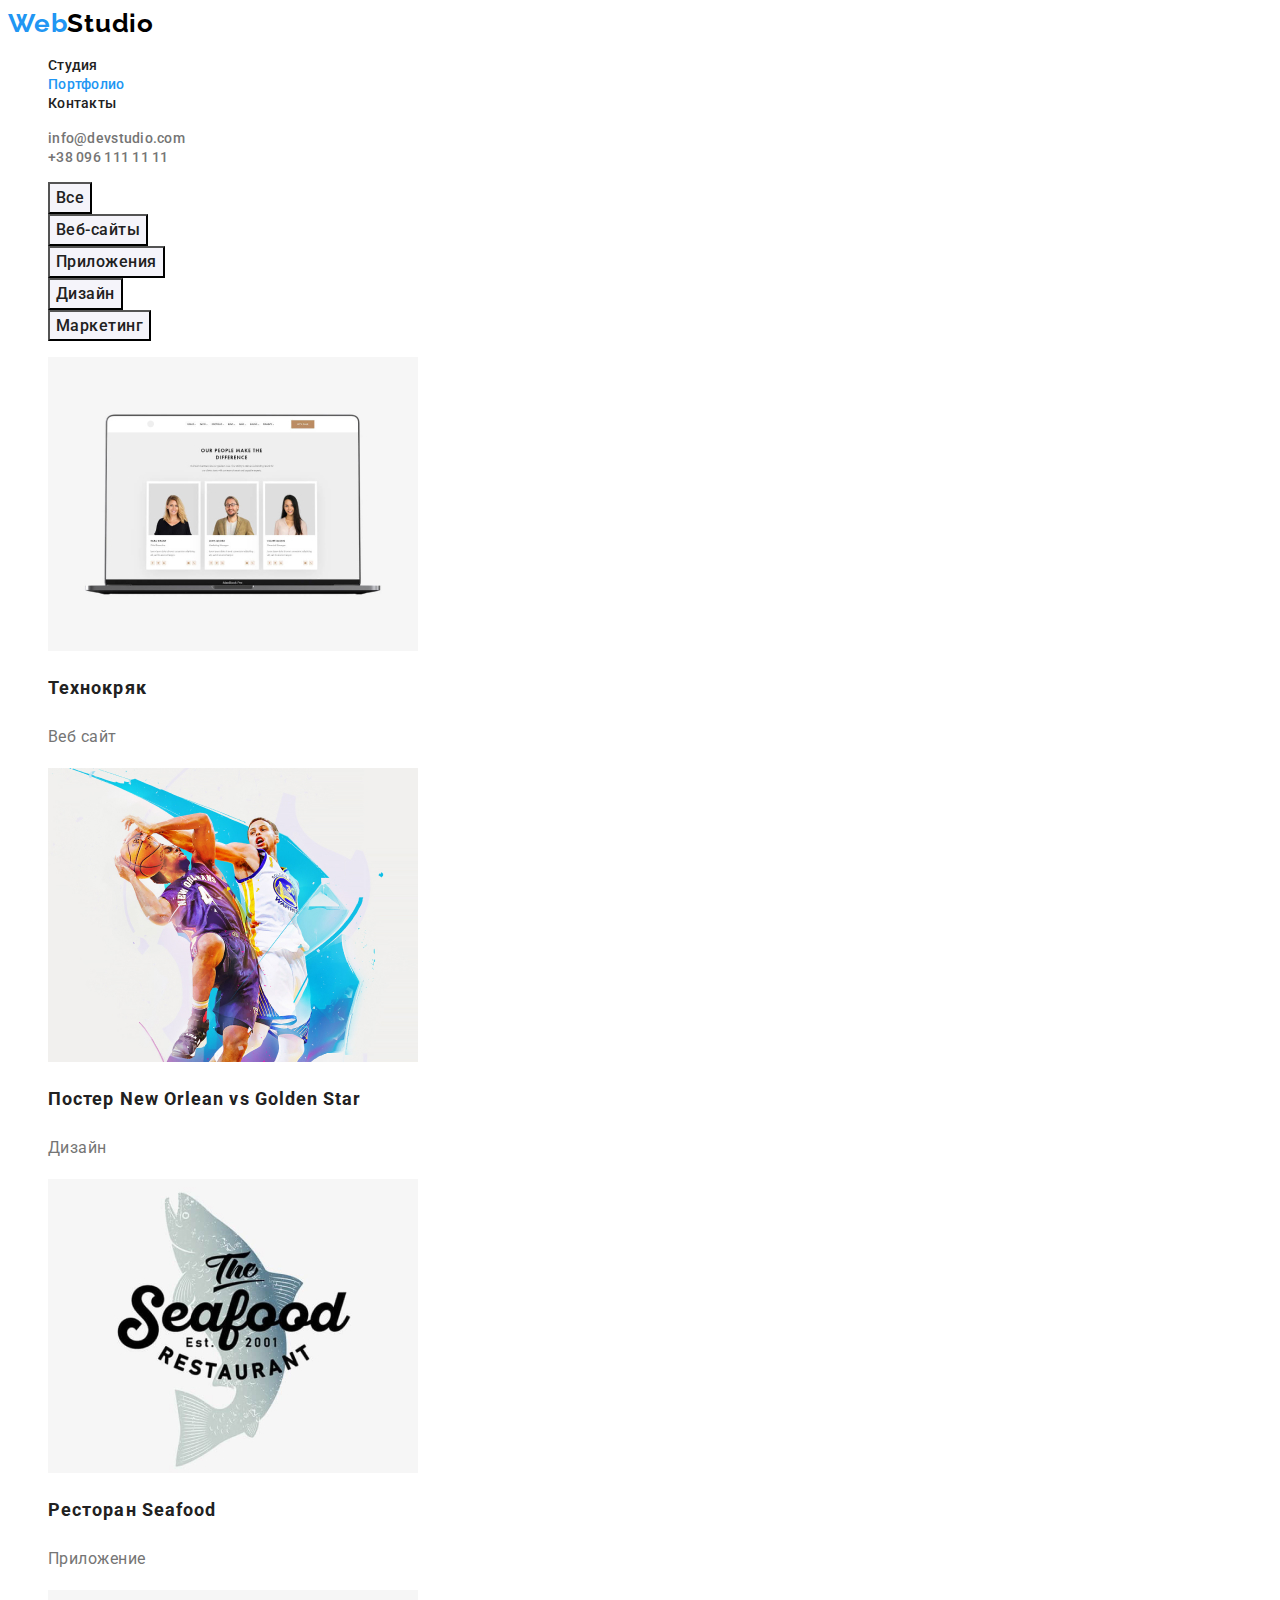
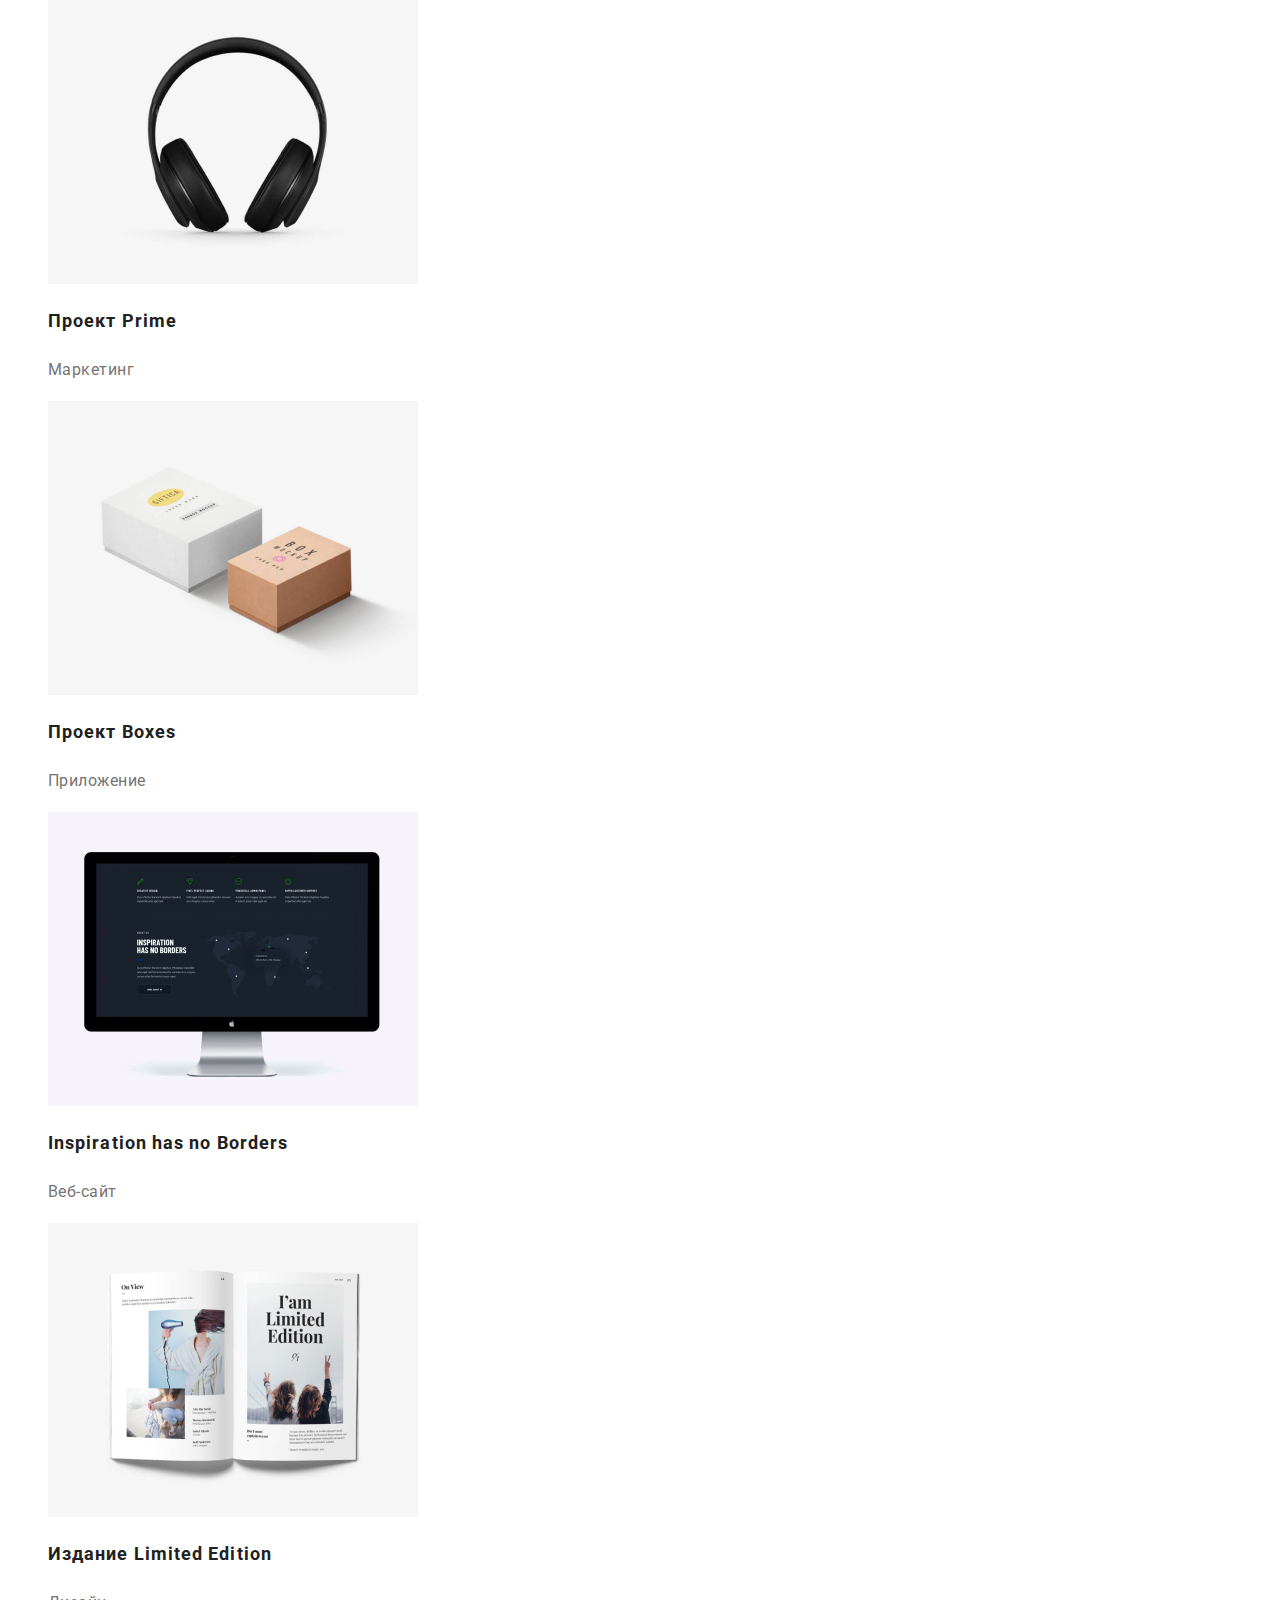
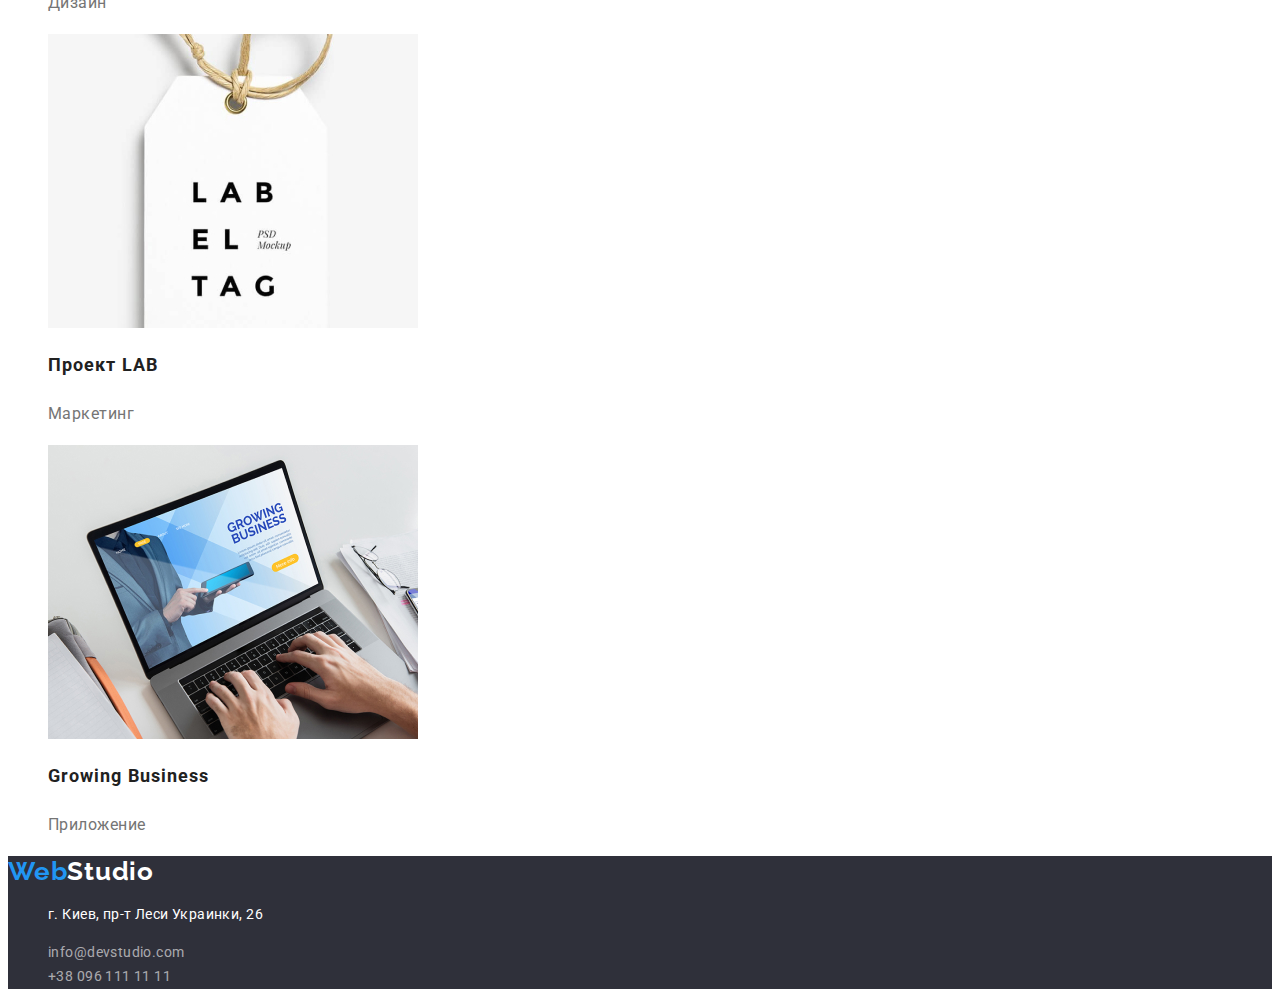
==== portfolio.html @ d50bec98 "1" ====
<!DOCTYPE html>
<html lang="ru">
  <head>
    <meta charset="UTF-8" />
    <meta http-equiv="X-UA-Compatible" content="IE=edge" />
    <meta name="viewport" content="width=device-width, initial-scale=1.0" />
    <title lang="en">WebStudio</title>
    <link rel="preconnect" href="https://fonts.gstatic.com" />
    <link
      href="https://fonts.googleapis.com/css2?family=Raleway:wght@700&family=Roboto:wght@400;500;700&display=swap"
      rel="stylesheet"
    />
    <link
      rel="stylesheet"
      href="https://cdnjs.com/libraries/modern-normalize"
    />
    <link rel="stylesheet" href="./css/styles.css" />
  </head>
  <body class="body">
    <!--Верхняя линия-->
    <header class="header">
      <nav class="navigation">
        <a class="logo link" href=""><span class="web">Web</span>Studio</a>
        <ul class="navigation-list list">
          <li class="navigation-item">
            <a class="link" href="./index.html">Студия</a>
          </li>
          <li class="navigation-item">
            <a class="link current" href="./portfolio.html">Портфолио</a>
          </li>
          <li class="navigation-item">
            <a class="link" href="">Контакты</a>
          </li>
        </ul>
      </nav>
      <ul class="contacts list">
        <li>
          <a class="mail-link link" href="mailto:info@devstudio.com"
            >info@devstudio.com</a
          >
        </li>
        <li>
          <a class="tel-link link" href="tel:+380961111111"
            >+38 096 111 11 11</a
          >
        </li>
      </ul>
    </header>
    <main>
      <!--Фильтр проектов-->
      <ul class="link">
        <li><button class="portfolio-button" type="button">Все</button></li>
        <li>
          <button class="portfolio-button" type="button">Веб-сайты</button>
        </li>
        <li>
          <button class="portfolio-button" type="button">Приложения</button>
        </li>
        <li><button class="portfolio-button" type="button">Дизайн</button></li>
        <li>
          <button class="portfolio-button" type="button">Маркетинг</button>
        </li>
      </ul>
      <section>
        <!--<h1>Портфолио/h1>-->
        <ul class="portfolio-filter link">
          <li>
            <img
              src="./images/portfolio/technokrac.jpg"
              alt="Ноутбук с открытой страницей"
              width="370"
              height="294"
            />
            <h2>Технокряк</h2>
            <p>Веб сайт</p>
          </li>
          <li>
            <img src="images/portfolio/poster.jpg"./images/portfolio/poster.jpg"
            alt="Постер с двумя баскетболистами" width="370" height="294" />
            <h2>Постер New Orlean vs Golden Star</h2>
            <p>Дизайн</p>
          </li>
          <li>
            <img src="./images/portfolio/seafood.jpg"" alt="Офиша ресторана"
            width="370" height="294" />
            <h2>Ресторан Seafood</h2>
            <p>Приложение</p>
          </li>
          <li>
            <img
              src="./images/portfolio/prime.jpg"
              alt="Большие наушники"
              width="370"
              height="294"
            />
            <h2>Проект Prime</h2>
            <p>Маркетинг</p>
          </li>
          <li>
            <img
              src="./images/portfolio/boxes.jpg"
              alt="Две коробки"
              width="370"
              height="294"
            />
            <h2>Проект Boxes</h2>
            <p>Приложение</p>
          </li>
          <li>
            <img
              src="./images/portfolio/inspiration.jpg"
              alt="Экран монитора"
              width="370"
              height="294"
            />
            <h2 lang="en">Inspiration has no Borders</h2>
            <p>Веб-сайт</p>
          </li>
          <li>
            <img
              src="./images/portfolio/limited.jpg"
              alt="Открытая книга"
              width="370"
              height="294"
            />
            <h2>Издание Limited Edition</h2>
            <p>Дизайн</p>
          </li>
          <li>
            <img
              src="./images/portfolio/lad.jpg"
              alt="Бирка LAB"
              width="370"
              height="294"
            />
            <h2>Проект LAB</h2>
            <p>Маркетинг</p>
          </li>
          <li>
            <img
              src="./images/portfolio/growing.jpg"
              alt="Человек работает за ноутбуком"
              width="370"
              height="294"
            />
            <h2 lang="en">Growing Business</h2>
            <p>Приложение</p>
          </li>
        </ul>
      </section>
    </main>
    <footer class="footer">
      <a class="logo-footer link" href=""
        ><span class="web-footer">Web</span>Studio</a
      >
      <address class="address">
        <ul class="list">
          <li>
            <p class="address-map">г. Киев, пр-т Леси Украинки, 26</p>
          </li>
          <li>
            <a class="address-link link" href="mailto:info@devstudio.com"
              >info@devstudio.com</a
            >
          </li>
          <li>
            <a class="address-link link" href="tel:+380961111111"
              >+38 096 111 11 11</a
            >
          </li>
        </ul>
      </address>
    </footer>
  </body>
</html>
---- css/styles.css ----
:root {
  --main-font: "Roboto", sans-serif;
  --logo-font: "Raleway", sans-serif;
  --logo-color: #2196f3;
  --title-color: #212121;
  --font-description: #757575;
  --body-background-color: #FFFFFF;
}

.link {
  text-decoration: none;
}

.list {
  list-style: none;
}

.address {
  font-style: normal;
}

.body {
  font-family: var(--main-font);
  background: var(--body-background-color);
}

/* --logo-- */
.logo {
  font-family: var(--logo-font);
  font-weight: 700;
  font-size: 26px;
  line-height: 1.19;
  letter-spacing: 0.03em;
  color: #000000;
}

.web {
  color: var(--logo-color);
}


.navigation-item .link {
  font-family: var(--main-font);
  font-weight: 500;
  font-size: 14px;
  line-height: 1.14;
  letter-spacing: 0.02em;

  color: var(--title-color);
}

.navigation-item .link:hover,
.navigation-item .link:focus {
  color: var(--logo-color);
  cursor: pointer;
}

.navigation-item .link.current{
  color: var(--logo-color);
}


.tel-link {
  font-family: var(--main-font);
  font-weight: 500;
  font-size: 14px;
  line-height: 1.14;
  letter-spacing: 0.02em;

  color: var(--font-description);
}

.mail-link {
  font-family: var(--main-font);
  font-weight: 500;
  font-size: 14px;
  line-height: 1.14;
  letter-spacing: 0.02em;

  color: var(--font-description);
}

.contacts .link:hover,
.contacts .link:focus {
  color: var(--logo-color);
  cursor: pointer;
}

/* --HERO-- */
.hero{
  background: #2f303a;
}

.title-hero {
  font-family: var(--main-font);
  font-weight: 900;
  font-size: 44px;
  line-height: 1.36;
  /* or 136% */

  text-align: center;
  letter-spacing: 0.06em;
  text-transform: uppercase;
   color: #ffffff;
}

.button {
  font-family: var(--main-font);
  font-weight: 700;
  font-size: 16px;
  line-height: 1.87;
  /* identical to box height, or 187% */
  display: flex;
  cursor: pointer;
  align-items: center;
  text-align: center;
  letter-spacing: 0.06em;
  background-color: var(--logo-color);
  color: #ffffff;
}
.button:hover,
.button:focus {
  background: #188ce8;
}

/* --Наши преемущества */

.description .tittle-description {
  font-family: var(--main-font);
  font-weight: 700;
  font-size: 14px;
  line-height: 1.14;
  letter-spacing: 0.03em;
  text-transform: uppercase;
  color: var(--title-color);
}

.description .description-item {
  font-family: var(--main-font);
  font-weight: 400;
  font-size: 14px;
  line-height: 1.71;
  /* or 171% */
  letter-spacing: 0.03em;
  color: var(--font-description);
}

/*-- про нас--  */

.section-team {
  background: #F5F4FA;
}

.about-us,
.our-team {
  font-family: var(--main-font);
  font-weight: 700;
  font-size: 36px;
  line-height: 1.16px;
  text-align: center;
  letter-spacing: 0.03em;
  color: var(--title-color);
}

.name-team {
  font-family: var(--main-font);
  font-weight: 500;
  font-size: 16px;
  line-height: 1.18;
  /* identical to box height */
  /* text-align: center; */
  letter-spacing: 0.03em;
  color: var(--title-color);
}

.profession {
font-family: var(--main-font)
font-weight: 400;
font-size: 16px;
line-height: 1.18;
/* identical to box height */
/*text-align: center; */
letter-spacing: 0.03em;
color: var(--font-description);
}

/* --footer-- */ 

.footer {
    background: #2F303A;
}

.logo-footer {
  font-family: var(--logo-font);
  font-weight: 700;
  font-size: 26px;
  line-height: 1.19;
  letter-spacing: 0.03em;
  color: #fff;
}

.web-footer {
  color: var(--logo-color);
}

.address-map {
font-family: var(--main-font)
font-weight: 400;
font-size: 14px;
line-height: 1.71;
/* or 171% */
letter-spacing: 0.03em;

color: #FFFFFF;
}


.address-link {
 font-family: var(--main-font)
font-weight: 400;
font-size: 14px;
line-height: 1.71;
/* or 171% */
letter-spacing: 0.03em;
color: rgba(255, 255, 255, 0.6);  
}

.address-link:hover,
.address-link:focus {
  color: var(--logo-color);
}

/*--- Portfolio --- */

.link li{
    list-style: none;
}

.portfolio-button {
font-family: var(--main-font);
font-weight: 500;
font-size: 16px;
line-height: 1.62;
/* identical to box height, or 162% */
text-align: center;
letter-spacing: 0.03em;
color: var(--title-color);
background: #F5F4FA;
 cursor: pointer;
}

.portfolio-button:hover,
.portfolio-button:focus {
  background: var(--logo-color);
  color: #ffffff;
}

.portfolio-filter h2{
font-family: var(--main-font);
font-weight: 700;
font-size: 18px;
line-height: 2;
/* identical to box height, or 200% */
letter-spacing: 0.06em;
color: var(--title-color);
}

.portfolio-filter p {
 font-family: Roboto;
font-style: normal;
font-weight: normal;
font-size: 16px;
line-height: 30px;
/* identical to box height, or 187% */

letter-spacing: 0.03em;
color: var(--font-description); 
}
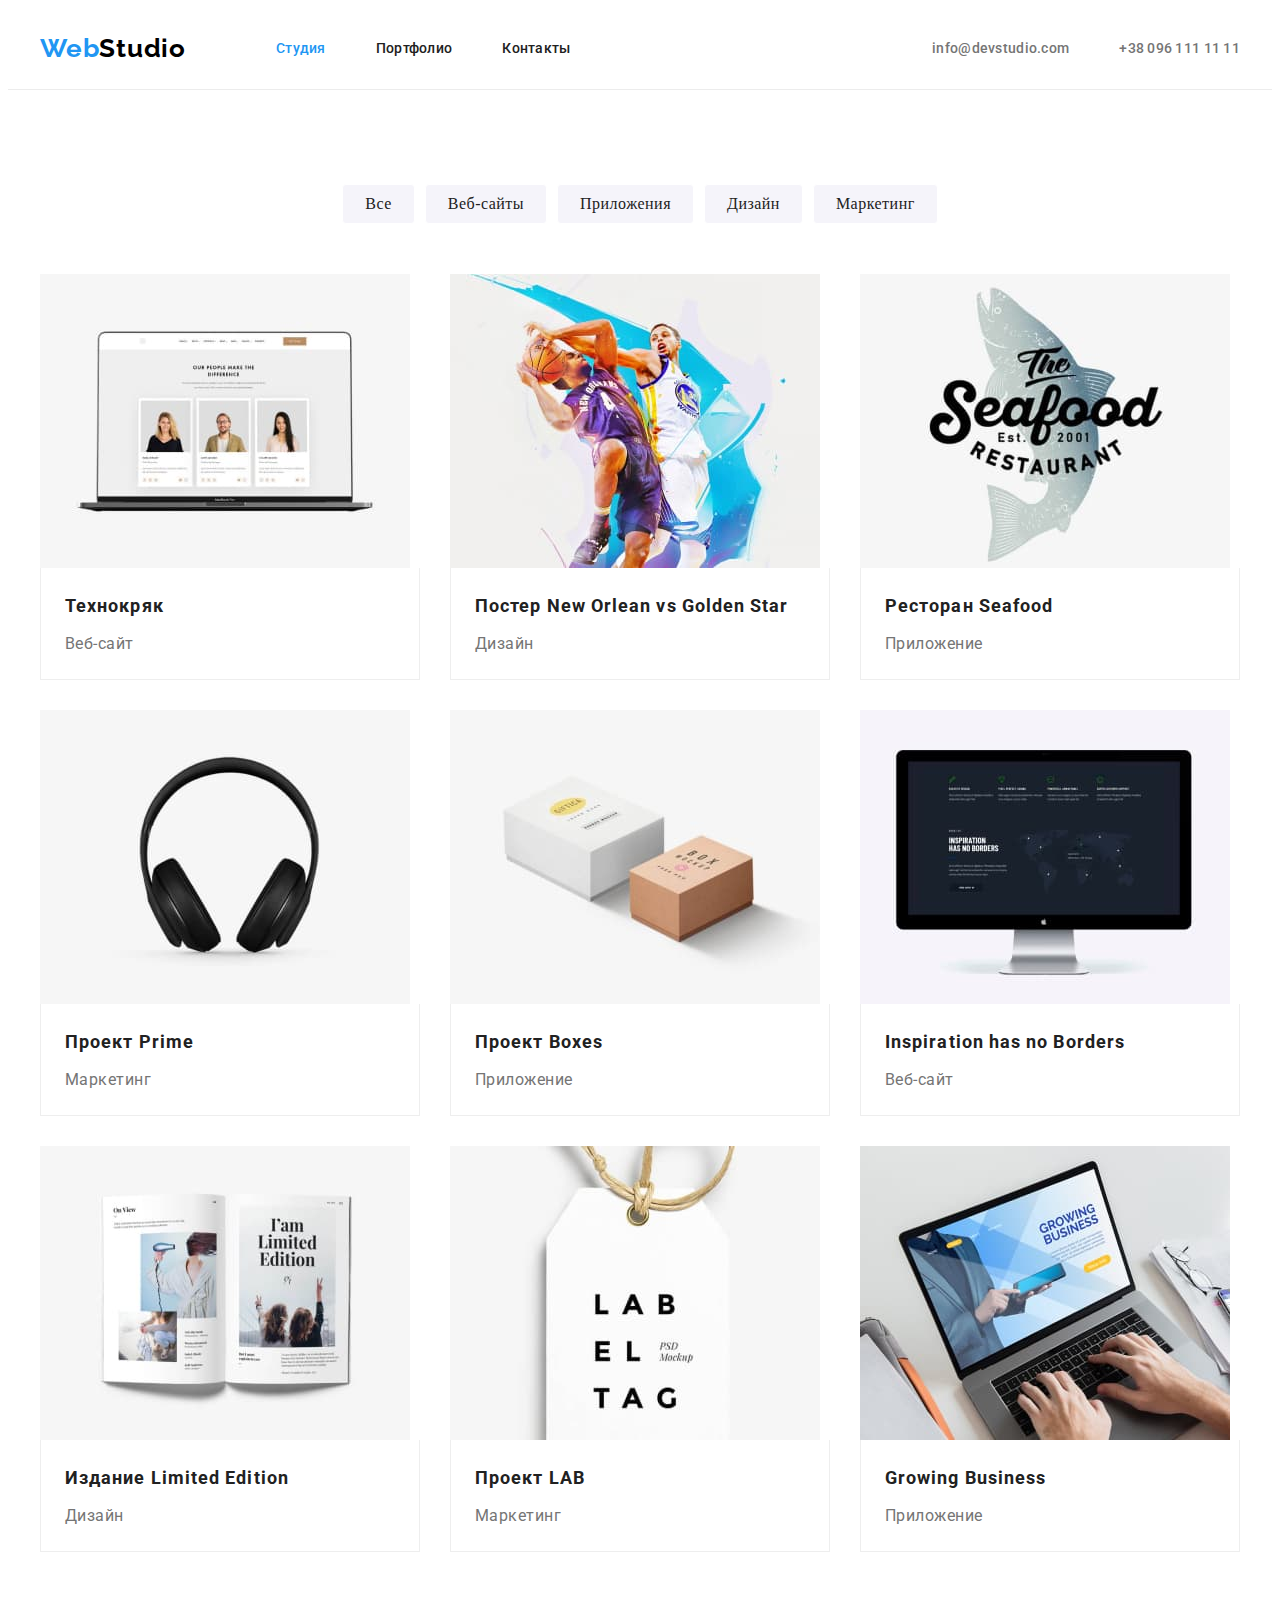
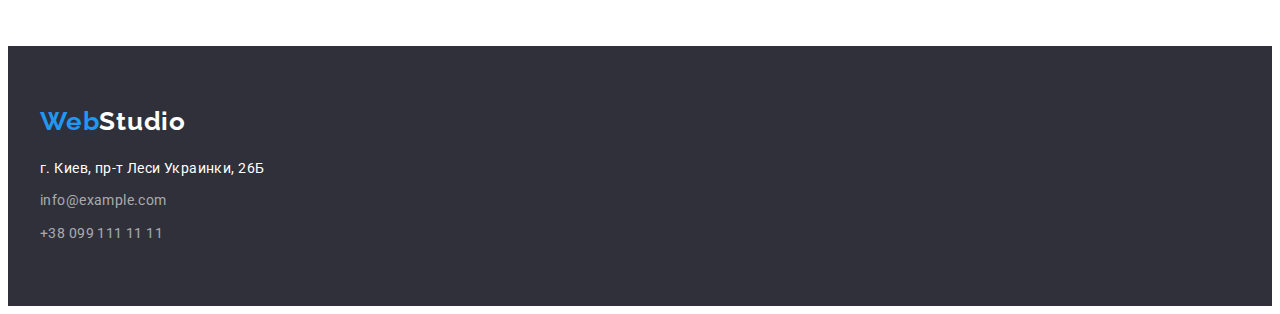
==== commit 431a378f: "2" ====
--- a/portfolio.html
+++ b/portfolio.html
@@ -4,172 +4,277 @@
     <meta charset="UTF-8" />
     <meta http-equiv="X-UA-Compatible" content="IE=edge" />
     <meta name="viewport" content="width=device-width, initial-scale=1.0" />
-    <title lang="en">WebStudio</title>
+    <title>Портфолио</title>
     <link rel="preconnect" href="https://fonts.gstatic.com" />
     <link
-      href="https://fonts.googleapis.com/css2?family=Raleway:wght@700&family=Roboto:wght@400;500;700&display=swap"
+      href="https://fonts.googleapis.com/css2?family=Raleway:wght@700&family=Roboto:wght@400;500;700;900&display=swap"
       rel="stylesheet"
     />
     <link
       rel="stylesheet"
-      href="https://cdnjs.com/libraries/modern-normalize"
+      href="https://cdnjs.cloudflare.com/ajax/libs/modern-normalize/1.0.0/modern-normalize.css"
+      integrity="sha512-Zx6MlUMKSVJoQ+83OwhdILe8cSEsCzfqThJd7J/VA2UrK6Ctj85p+xzqfyuNXE5B1k25uUdmJ2OzItbBy9GHAQ=="
+      crossorigin="anonymous"
     />
-    <link rel="stylesheet" href="./css/styles.css" />
+    <link rel="stylesheet" href="./css/styles.css"/>
   </head>
-  <body class="body">
-    <!--Верхняя линия-->
+  <body>
     <header class="header">
-      <nav class="navigation">
-        <a class="logo link" href=""><span class="web">Web</span>Studio</a>
-        <ul class="navigation-list list">
-          <li class="navigation-item">
-            <a class="link" href="./index.html">Студия</a>
-          </li>
-          <li class="navigation-item">
-            <a class="link current" href="./portfolio.html">Портфолио</a>
-          </li>
-          <li class="navigation-item">
-            <a class="link" href="">Контакты</a>
-          </li>
-        </ul>
-      </nav>
-      <ul class="contacts list">
-        <li>
-          <a class="mail-link link" href="mailto:info@devstudio.com"
-            >info@devstudio.com</a
+      <!-- NAVIGATION MENU -->
+      <!-- NAVIGATION MENU -->
+      <div class="container">
+        <nav class="nav">
+          <a class="logo link" href="./index.html" lang="en"
+            >Web<span class="logo-text-header">Studio</span></a
           >
-        </li>
-        <li>
-          <a class="tel-link link" href="tel:+380961111111"
-            >+38 096 111 11 11</a
-          >
-        </li>
-      </ul>
-    </header>
-    <main>
-      <!--Фильтр проектов-->
-      <ul class="link">
-        <li><button class="portfolio-button" type="button">Все</button></li>
-        <li>
-          <button class="portfolio-button" type="button">Веб-сайты</button>
-        </li>
-        <li>
-          <button class="portfolio-button" type="button">Приложения</button>
-        </li>
-        <li><button class="portfolio-button" type="button">Дизайн</button></li>
-        <li>
-          <button class="portfolio-button" type="button">Маркетинг</button>
-        </li>
-      </ul>
-      <section>
-        <!--<h1>Портфолио/h1>-->
-        <ul class="portfolio-filter link">
-          <li>
-            <img
-              src="./images/portfolio/technokrac.jpg"
-              alt="Ноутбук с открытой страницей"
-              width="370"
-              height="294"
-            />
-            <h2>Технокряк</h2>
-            <p>Веб сайт</p>
-          </li>
-          <li>
-            <img src="images/portfolio/poster.jpg"./images/portfolio/poster.jpg"
-            alt="Постер с двумя баскетболистами" width="370" height="294" />
-            <h2>Постер New Orlean vs Golden Star</h2>
-            <p>Дизайн</p>
-          </li>
-          <li>
-            <img src="./images/portfolio/seafood.jpg"" alt="Офиша ресторана"
-            width="370" height="294" />
-            <h2>Ресторан Seafood</h2>
-            <p>Приложение</p>
-          </li>
-          <li>
-            <img
-              src="./images/portfolio/prime.jpg"
-              alt="Большие наушники"
-              width="370"
-              height="294"
-            />
-            <h2>Проект Prime</h2>
-            <p>Маркетинг</p>
-          </li>
-          <li>
-            <img
-              src="./images/portfolio/boxes.jpg"
-              alt="Две коробки"
-              width="370"
-              height="294"
-            />
-            <h2>Проект Boxes</h2>
-            <p>Приложение</p>
-          </li>
-          <li>
-            <img
-              src="./images/portfolio/inspiration.jpg"
-              alt="Экран монитора"
-              width="370"
-              height="294"
-            />
-            <h2 lang="en">Inspiration has no Borders</h2>
-            <p>Веб-сайт</p>
-          </li>
-          <li>
-            <img
-              src="./images/portfolio/limited.jpg"
-              alt="Открытая книга"
-              width="370"
-              height="294"
-            />
-            <h2>Издание Limited Edition</h2>
-            <p>Дизайн</p>
-          </li>
-          <li>
-            <img
-              src="./images/portfolio/lad.jpg"
-              alt="Бирка LAB"
-              width="370"
-              height="294"
-            />
-            <h2>Проект LAB</h2>
-            <p>Маркетинг</p>
-          </li>
-          <li>
-            <img
-              src="./images/portfolio/growing.jpg"
-              alt="Человек работает за ноутбуком"
-              width="370"
-              height="294"
-            />
-            <h2 lang="en">Growing Business</h2>
-            <p>Приложение</p>
-          </li>
-        </ul>
-      </section>
-    </main>
-    <footer class="footer">
-      <a class="logo-footer link" href=""
-        ><span class="web-footer">Web</span>Studio</a
-      >
-      <address class="address">
-        <ul class="list">
-          <li>
-            <p class="address-map">г. Киев, пр-т Леси Украинки, 26</p>
-          </li>
-          <li>
-            <a class="address-link link" href="mailto:info@devstudio.com"
+          <ul class="nav-list list">
+            <li class="nav-list-item">
+              <a class="nav-link link current" href="./index.html">Студия</a>
+            </li>
+            <li class="nav-list-item">
+              <a class="nav-link link" href="./portfolio.html">Портфолио</a>
+            </li>
+            <li class="nav-list-item">
+              <a class="nav-link link" href="">Контакты</a>
+            </li>
+          </ul>
+        </nav>
+        <ul class="contacts-header-list list">
+          <li class="header-contacts">
+            <a
+              class="header-mail-link link"
+              href="mailto:info@devstudio.com"
+              lang="en"
               >info@devstudio.com</a
             >
           </li>
-          <li>
-            <a class="address-link link" href="tel:+380961111111"
+          <li class="header-contacts">
+            <a class="header-phone-link link" href="tel:+380961111111"
               >+38 096 111 11 11</a
             >
           </li>
         </ul>
-      </address>
+      </div>
+    </header>
+    <main>
+      <!-- PORTFOLIO -->
+      <h1 class="visually-hidden">Портфолио</h1>
+      <section class="portfolio">
+        <div class="container">
+          <h2 class="visually-hidden">Наше Портфолио</h2>
+          <!-- PORTFOLIO BUTTONS -->
+          <ul class="filter-set">
+            <li class="filter-item list">
+              <button class="filter-item-button" type="button">Все</button>
+            </li>
+            <li class="filter-item list">
+              <button class="filter-item-button" type="button">
+                Веб-сайты
+              </button>
+            </li>
+            <li class="filter-item list">
+              <button class="filter-item-button" type="button">
+                Приложения
+              </button>
+            </li>
+            <li class="filter-item list">
+              <button class="filter-item-button" type="button">Дизайн</button>
+            </li>
+            <li class="filter-item list">
+              <button class="filter-item-button" type="button">
+                Маркетинг
+              </button>
+            </li>
+          </ul>
+          <!-- PORTFOLIO CARDS -->
+          <ul class="card-set">
+            <li class="card-set-item list">
+              <article class="card">
+                <div class="card-thumb">
+                  <img
+                    src="./images/portfolio/technokrac.jpg"
+                    alt="Пример 1"
+                    width="370"
+                    height="294"
+                  />
+                </div>
+                <div class="card-content">
+                  <h3 class="card-heading">Технокряк</h3>
+                  <p class="card-text">Веб-сайт</p>
+                </div>
+              </article>
+            </li>
+            <li class="card-set-item list">
+              <article class="card">
+                <div class="card-thumb">
+                  <img
+                    src="./images/portfolio/poster.jpg"
+                    alt="Пример 2"
+                    width="370"
+                    height="294"
+                  />
+                </div>
+                <div class="card-content">
+                  <h3 class="card-heading">
+                    Постер <span lang="en">New Orlean vs Golden Star</span>
+                  </h3>
+                  <p class="card-text">Дизайн</p>
+                </div>
+              </article>
+            </li>
+            <li class="card-set-item list">
+              <article class="card">
+                <div class="card-thumb">
+                  <img
+                    src="./images/portfolio/seafood.jpg"
+                    alt="Пример 3"
+                    width="370"
+                    height="294"
+                  />
+                </div>
+                <div class="card-content">
+                  <h3 class="card-heading">
+                    Ресторан <span lang="en">Seafood</span>
+                  </h3>
+                  <p class="card-text">Приложение</p>
+                </div>
+              </article>
+            </li>
+            <li class="card-set-item list">
+              <article class="card">
+                <div class="card-thumb">
+                  <img
+                    src="./images/portfolio/prime.jpg"
+                    alt="Пример 4"
+                    width="370"
+                    height="294"
+                  />
+                </div>
+                <div class="card-content">
+                  <h3 class="card-heading">
+                    Проект <span lang="en">Prime</span>
+                  </h3>
+                  <p class="card-text">Маркетинг</p>
+                </div>
+              </article>
+            </li>
+            <li class="card-set-item list">
+              <article class="card">
+                <div class="card-thumb">
+                  <img
+                    src="./images/portfolio/boxes.jpg"
+                    alt="Пример 5"
+                    width="370"
+                    height="294"
+                  />
+                </div>
+                <div class="card-content">
+                  <h3 class="card-heading">
+                    Проект <span lang="en">Boxes</span>
+                  </h3>
+                  <p class="card-text">Приложение</p>
+                </div>
+              </article>
+            </li>
+            <li class="card-set-item list">
+              <article class="card">
+                <div class="card-thumb">
+                  <img
+                    src="./images/portfolio/inspiration.jpg"
+                    alt="Пример 6"
+                    width="370"
+                    height="294"
+                  />
+                </div>
+                <div class="card-content">
+                  <h3 class="card-heading">
+                    <span lang="en">Inspiration has no Borders</span>
+                  </h3>
+                  <p class="card-text">Веб-сайт</p>
+                </div>
+              </article>
+            </li>
+            <li class="card-set-item list">
+              <article class="card">
+                <div class="card-thumb">
+                  <img
+                    src=".//images/portfolio/limited.jpg"
+                    alt="Пример 7"
+                    width="370"
+                    height="294"
+                  />
+                </div>
+                <div class="card-content">
+                  <h3 class="card-heading">
+                    Издание <span lang="en">Limited Edition</span>
+                  </h3>
+                  <p class="card-text">Дизайн</p>
+                </div>
+              </article>
+            </li>
+            <li class="card-set-item list">
+              <article class="card">
+                <div class="card-thumb">
+                  <img
+                    src=".//images/portfolio/lad.jpg"
+                    alt="Пример 8"
+                    width="370"
+                    height="294"
+                  />
+                </div>
+                <div class="card-content">
+                  <h3 class="card-heading">Проект <span lang="en">LAB</span></h3>
+                  <p class="card-text">Маркетинг</p>
+                </div>
+              </article>
+            </li>
+            <li class="card-set-item list">
+              <article class="card">
+                <div class="card-thumb">
+                  <img
+                    src="./images/portfolio/growing.jpg"
+                    alt="Пример 9"
+                    width="370"
+                    height="294"
+                  />
+                </div>
+                <div class="card-content">
+                  <h3 class="card-heading">
+                    <span lang="en">Growing Business</span>
+                  </h3>
+                  <p class="card-text">Приложение</p>
+                </div>
+              </article>
+            </li>
+          </ul>
+        </div>
+      </section>
+    </main>
+    <footer class="footer">
+      <!-- CONTACT -->
+      <div class="container">
+        <a class="logo-footer link" href="./index.html" lang="en"
+          >Web<span class="logo-text-footer">Studio</span></a
+        >
+        <address class="address">
+          <p class="address-info">г. Киев, пр-т Леси Украинки, 26Б</p>
+          <ul class="footer-contacts-list list">
+            <li class="footer-mail">
+              <a
+                class="footer-mail-link link"
+                href="mailto:info@example.com"
+                lang="en"
+                >info@example.com</a
+              >
+            </li>
+            <li class="footer-phone">
+              <a class="footer-phone-link link" href="tel:+380991111111"
+                >+38 099 111 11 11</a
+              >
+            </li>
+          </ul>
+        </address>
+      </div>
     </footer>
   </body>
 </html>
--- a/css/styles.css
+++ b/css/styles.css
@@ -1,10 +1,25 @@
 :root {
   --main-font: "Roboto", sans-serif;
-  --logo-font: "Raleway", sans-serif;
-  --logo-color: #2196f3;
-  --title-color: #212121;
-  --font-description: #757575;
-  --body-background-color: #FFFFFF;
+}
+
+h1,
+h2,
+h3,
+h4,
+h5,
+h6,
+p {
+  margin: 0;
+}
+
+ul {
+  margin: 0;
+  padding: 0;
+}
+
+img {
+  display: block;
+  max-width: 100%;
 }
 
 .link {
@@ -19,260 +34,620 @@
   font-style: normal;
 }
 
-.body {
-  font-family: var(--main-font);
-  background: var(--body-background-color);
-}
-
-/* --logo-- */
+/* =============== HEADER ===============  */
+
+.header {
+  padding-top: 25px;
+  padding-bottom: 25px;
+  border-bottom: 1px solid #ececec;
+}
+
+.header .container {
+  width: 1200px;
+  /* height: 80px; */
+  margin: 0 auto;
+  padding-left: 15px;
+  padding-right: 15px;
+
+  display: flex;
+  align-items: center;
+}
+
+.nav {
+  display: flex;
+  align-items: center;
+}
+
 .logo {
-  font-family: var(--logo-font);
-  font-weight: 700;
+  font-family: "Raleway", sans-serif;
+  font-weight: bold;
   font-size: 26px;
   line-height: 1.19;
   letter-spacing: 0.03em;
-  color: #000000;
-}
-
-.web {
-  color: var(--logo-color);
-}
-
-
-.navigation-item .link {
+  margin-right: 90px;
+
+  color: #2196f3;
+}
+
+.logo-text-header {
+  color: black;
+}
+
+.nav-list .link.current {
+  color: #2196f3;
+}
+
+.nav-list {
+  display: flex;
+  align-items: center;
+}
+
+.nav-list-item:not(:last-child) {
+  margin-right: 50px;
+}
+
+.nav-link {
   font-family: var(--main-font);
   font-weight: 500;
   font-size: 14px;
   line-height: 1.14;
   letter-spacing: 0.02em;
 
-  color: var(--title-color);
-}
-
-.navigation-item .link:hover,
-.navigation-item .link:focus {
-  color: var(--logo-color);
-  cursor: pointer;
-}
-
-.navigation-item .link.current{
-  color: var(--logo-color);
-}
-
-
-.tel-link {
+  color: #212121;
+}
+
+.nav-link:hover,
+.nav-link:focus {
+  color: #2196f3;
+}
+.header-contacts {
+  margin-left: 50px;
+}
+
+.header-mail-link {
   font-family: var(--main-font);
   font-weight: 500;
   font-size: 14px;
   line-height: 1.14;
   letter-spacing: 0.02em;
-
-  color: var(--font-description);
-}
-
-.mail-link {
+  color: #757575;
+}
+
+.contacts-header-list {
+  display: flex;
+  align-items: center;
+  margin-left: auto;
+}
+
+.header-mail-link:hover,
+.header-mail-link:focus {
+  color: #2196f3;
+}
+
+.header-phone-link {
   font-family: var(--main-font);
   font-weight: 500;
   font-size: 14px;
   line-height: 1.14;
   letter-spacing: 0.02em;
 
-  color: var(--font-description);
-}
-
-.contacts .link:hover,
-.contacts .link:focus {
-  color: var(--logo-color);
-  cursor: pointer;
-}
-
-/* --HERO-- */
-.hero{
-  background: #2f303a;
-}
-
-.title-hero {
+  color: #757575;
+}
+
+.header-phone-link:hover,
+.header-phone-link:focus {
+  color: #2196f3;
+}
+
+/* ============== END HEADER ============== */
+
+/* ============== HERO ================= */
+
+.hero {
+  background-color: #2f303a;
+  padding-top: 200px;
+  padding-bottom: 200px;
+}
+
+.hero .container {
+  width: 1200px;
+  /* height: 600px; */
+  margin: 0 auto;
+  padding-left: 15px;
+  padding-right: 15px;
+
+  display: flex;
+  align-items: center;
+  flex-direction: column;
+}
+
+.hero-title {
   font-family: var(--main-font);
   font-weight: 900;
   font-size: 44px;
   line-height: 1.36;
-  /* or 136% */
 
   text-align: center;
   letter-spacing: 0.06em;
   text-transform: uppercase;
-   color: #ffffff;
-}
-
-.button {
-  font-family: var(--main-font);
-  font-weight: 700;
+
+  max-width: 696px;
+  margin: auto;
+  margin-bottom: 30px;
+
+  color: #ffffff;
+}
+
+.modal-button {
+  min-width: 200px;
+  padding: 10px 32px;
+  background: #2196f3;
+  box-shadow: 0px 4px 4px rgba(0, 0, 0, 0.15);
+  border-radius: 4px;
+  cursor: pointer;
+}
+
+.modal-button:hover,
+.modal-button:focus {
+  background: #188ce8;
+}
+
+.modal-button-text {
+  font-family: inherit;
+  font-weight: bold;
   font-size: 16px;
-  line-height: 1.87;
-  /* identical to box height, or 187% */
-  display: flex;
-  cursor: pointer;
-  align-items: center;
+  line-height: 1.88;
+
+  color: #ffffff;
+}
+
+/* =============== END HERO ================ */
+
+/* =============== FEATURES ================ */
+
+.features {
+  padding-top: 94px;
+  padding-bottom: 94px;
+}
+
+.features .container {
+  width: 1200px;
+  /* height: 100px; */
+  margin: 0 auto;
+  padding-left: 15px;
+  padding-right: 15px;
+}
+
+.features-list {
+  display: flex;
+  align-items: center;
+
+  margin-left: -30px;
+  margin-top: -30px;
+}
+
+.features-item-title {
+  font-family: var(--main-font);
+  font-weight: bold;
+  font-size: 14px;
+  line-height: 1.14;
+  letter-spacing: 0.03em;
+  text-transform: uppercase;
+  margin-bottom: 10px;
+
+  color: #212121;
+}
+
+.features-item-description {
+  font-family: var(--main-font);
+  font-weight: normal;
+  font-size: 14px;
+  line-height: 1.7;
+
+  letter-spacing: 0.03em;
+
+  color: #757575;
+}
+
+.features-item {
+  flex-basis: calc(100% / 4 - 30px);
+  margin-left: 30px;
+  margin-top: 30px;
+}
+
+/* ============= END FEATURES ============== */
+
+/* ========== WHAT WE ARE DOING ============ */
+
+.we-doing {
+  padding-bottom: 94px;
+}
+
+.we-doing .container {
+  width: 1200px;
+  /* height: 386px; */
+  margin: 0 auto;
+  padding-left: 15px;
+  padding-right: 15px;
+}
+
+.we-doing-title {
+  font-family: var(--main-font);
+  font-weight: bold;
+  font-size: 36px;
+  line-height: 1.16;
   text-align: center;
-  letter-spacing: 0.06em;
-  background-color: var(--logo-color);
-  color: #ffffff;
-}
-.button:hover,
-.button:focus {
-  background: #188ce8;
-}
-
-/* --Наши преемущества */
-
-.description .tittle-description {
-  font-family: var(--main-font);
-  font-weight: 700;
-  font-size: 14px;
-  line-height: 1.14;
-  letter-spacing: 0.03em;
-  text-transform: uppercase;
-  color: var(--title-color);
-}
-
-.description .description-item {
-  font-family: var(--main-font);
-  font-weight: 400;
-  font-size: 14px;
-  line-height: 1.71;
-  /* or 171% */
-  letter-spacing: 0.03em;
-  color: var(--font-description);
-}
-
-/*-- про нас--  */
-
-.section-team {
-  background: #F5F4FA;
-}
-
-.about-us,
-.our-team {
-  font-family: var(--main-font);
-  font-weight: 700;
+  letter-spacing: 0.03em;
+
+  margin-bottom: 50px;
+
+  color: #212121;
+}
+
+.we-doing-list {
+  display: flex;
+  align-items: center;
+  /* justify-content: space-between; */
+  margin-left: -30px;
+  margin-top: -30px;
+}
+
+.we-doing-list-item {
+  flex-basis: calc(100% / 3 - 30px);
+  margin-left: 30px;
+  margin-top: 30px;
+}
+
+
+/* ========= END WHAT WE ARE DOING ========= */
+
+/* =============== TEAM ================= */
+
+.team {
+  background-color: #f5f4fa;
+  padding-top: 94px;
+  padding-bottom: 94px;
+}
+
+.team .container {
+  width: 1200px;
+  /* height: 648px; */
+  margin: 0 auto;
+  padding-left: 15px;
+  padding-right: 15px;
+
+  display: flex;
+  align-items: center;
+  flex-direction: column;
+}
+
+.team-title {
+  font-family: var(--main-font);
+  font-weight: bold;
   font-size: 36px;
-  line-height: 1.16px;
+  line-height: 1.16;
   text-align: center;
   letter-spacing: 0.03em;
-  color: var(--title-color);
-}
-
-.name-team {
+  margin-bottom: 50px;
+
+  color: #212121;
+}
+
+.team-list {
+  display: flex;
+  /* justify-content: space-between; */
+  margin-left: -30px;
+  margin-top: -30px;
+}
+
+.team-item1 {
+  width: 270px;
+  height: 368px;
+  left: 215px;
+  top: 1635px;
+
+  background: #ffffff;
+
+  box-shadow: 0px 1px 3px rgba(0, 0, 0, 0.12), 0px 1px 1px rgba(0, 0, 0, 0.14),
+    0px 2px 1px rgba(0, 0, 0, 0.2);
+  border-radius: 0px 0px 4px 4px;
+
+  flex-basis: calc(100% / 4 - 30px);
+  margin-left: 30px;
+  margin-top: 30px;
+}
+
+.team-item2 {
+  width: 270px;
+  height: 368px;
+  left: 815px;
+  top: 1635px;
+
+  background: #ffffff;
+
+  box-shadow: 0px 1px 3px rgba(0, 0, 0, 0.12), 0px 1px 1px rgba(0, 0, 0, 0.14),
+    0px 2px 1px rgba(0, 0, 0, 0.2);
+  border-radius: 0px 0px 4px 4px;
+
+  flex-basis: calc(100% / 4 - 30px);
+  margin-left: 30px;
+  margin-top: 30px;
+}
+
+.team-item3 {
+  width: 270px;
+  height: 368px;
+  left: 815px;
+  top: 1635px;
+
+  background: #ffffff;
+
+  box-shadow: 0px 1px 3px rgba(0, 0, 0, 0.12), 0px 1px 1px rgba(0, 0, 0, 0.14),
+    0px 2px 1px rgba(0, 0, 0, 0.2);
+  border-radius: 0px 0px 4px 4px;
+
+  flex-basis: calc(100% / 4 - 30px);
+  margin-left: 30px;
+  margin-top: 30px;
+}
+
+.team-item4 {
+  width: 270px;
+  height: 368px;
+  left: 815px;
+  top: 1635px;
+
+  background: #ffffff;
+
+  box-shadow: 0px 1px 3px rgba(0, 0, 0, 0.12), 0px 1px 1px rgba(0, 0, 0, 0.14),
+    0px 2px 1px rgba(0, 0, 0, 0.2);
+  border-radius: 0px 0px 4px 4px;
+
+  flex-basis: calc(100% / 4 - 30px);
+  margin-left: 30px;
+  margin-top: 30px;
+}
+
+
+
+.team-item-title {
   font-family: var(--main-font);
   font-weight: 500;
   font-size: 16px;
   line-height: 1.18;
-  /* identical to box height */
-  /* text-align: center; */
-  letter-spacing: 0.03em;
-  color: var(--title-color);
-}
-
-.profession {
-font-family: var(--main-font)
-font-weight: 400;
-font-size: 16px;
-line-height: 1.18;
-/* identical to box height */
-/*text-align: center; */
-letter-spacing: 0.03em;
-color: var(--font-description);
-}
-
-/* --footer-- */ 
+
+  text-align: center;
+  letter-spacing: 0.03em;
+
+  margin-bottom: 10px;
+
+  color: #212121;
+}
+
+.team-item-position {
+  font-family: var(--main-font);
+  font-weight: normal;
+  font-size: 16px;
+  line-height: 1.18;
+
+  text-align: center;
+  letter-spacing: 0.03em;
+
+  color: #757575;
+}
+
+.team-item-content-wrapper {
+  padding-top: 30px;
+  padding-bottom: 30px;
+}
+
+/* =============== END TEAM =============== */
+
+/* ============== PORTFOLIO =============== */
+
+.portfolio {
+  padding-top: 94px;
+  padding-bottom: 94px;
+}
+
+/* =========== PORFOLIO BUTTONS =========== */
+
+.filter-set {
+  display: flex;
+  justify-content: center;
+  align-items: center;
+
+  margin-bottom: 50px;
+}
+
+.filter-item:not(:last-child) {
+  margin-right: 10px;
+}
+
+.filter-item-button {
+  background: #f5f4fa;
+  border-radius: 4px;
+  cursor: pointer;
+
+  font-family: inherit;
+  font-weight: 500;
+  font-size: 16px;
+  line-height: 1.62;
+
+  text-align: center;
+  letter-spacing: 0.03em;
+
+  color: #212121;
+
+  border: 1px solid #fff;
+
+  padding: 6px 22px;
+}
+
+.filter-item-button:hover,
+.filter-item-button:focus {
+  background-color: #2196f3;
+  color: #ffffff;
+}
+
+.filter-item-text {
+}
+
+/* ============ PORTFOLIO CARDS ============ */
+.visually-hidden {
+  position: absolute;
+  width: 1px;
+  height: 1px;
+  margin: -1px;
+  border: 0;
+  padding: 0;
+
+  white-space: nowrap;
+  clip-path: inset(100%);
+  clip: rect(0 0 0 0);
+  overflow: hidden;
+}
+
+.portfolio .container {
+  width: 1200px;
+  margin: 0 auto;
+  padding-left: 15px;
+  padding-right: 15px;
+}
+
+.card-set {
+  display: flex;
+  flex-wrap: wrap;
+
+  margin-left: -30px;
+  margin-top: -30px;
+}
+
+.card-set > .card-set-item {
+  flex-basis: calc(100% / 3 - 30px);
+
+  margin-left: 30px;
+  margin-top: 30px;
+}
+
+.card-heading {
+  font-family: var(--main-font);
+  font-weight: bold;
+  font-size: 18px;
+  line-height: 2;
+
+  letter-spacing: 0.06em;
+
+  color: #212121;
+}
+
+.card-text {
+  font-family: var(--main-font);
+  font-weight: normal;
+  font-size: 16px;
+  line-height: 1.87;
+
+  letter-spacing: 0.03em;
+
+  color: #757575;
+}
+
+.card-content {
+  background: #ffffff;
+  border: 1px solid #eeeeee;
+  box-sizing: border-box;
+  border-top: none;
+  padding: 20px 24px;
+}
+
+.card-text {
+  margin-top: 5px;
+}
+
+/* =========== END PORTFOLIO ============ */
+
+/* ============== FOOTER ================ */
 
 .footer {
-    background: #2F303A;
-}
-
+  background: #2f303a;
+  padding-top: 60px;
+  padding-bottom: 60px;
+}
+
+.footer .container {
+  width: 1200px;
+  /* height: 250px; */
+  margin: 0 auto;
+  padding-left: 15px;
+  padding-right: 15px;
+}
 .logo-footer {
-  font-family: var(--logo-font);
-  font-weight: 700;
+  font-family: "Raleway", sans-serif;
+  font-weight: bold;
   font-size: 26px;
   line-height: 1.19;
   letter-spacing: 0.03em;
-  color: #fff;
-}
-
-.web-footer {
-  color: var(--logo-color);
-}
-
-.address-map {
-font-family: var(--main-font)
-font-weight: 400;
-font-size: 14px;
-line-height: 1.71;
-/* or 171% */
-letter-spacing: 0.03em;
-
-color: #FFFFFF;
-}
-
-
-.address-link {
- font-family: var(--main-font)
-font-weight: 400;
-font-size: 14px;
-line-height: 1.71;
-/* or 171% */
-letter-spacing: 0.03em;
-color: rgba(255, 255, 255, 0.6);  
-}
-
-.address-link:hover,
-.address-link:focus {
-  color: var(--logo-color);
-}
-
-/*--- Portfolio --- */
-
-.link li{
-    list-style: none;
-}
-
-.portfolio-button {
-font-family: var(--main-font);
-font-weight: 500;
-font-size: 16px;
-line-height: 1.62;
-/* identical to box height, or 162% */
-text-align: center;
-letter-spacing: 0.03em;
-color: var(--title-color);
-background: #F5F4FA;
- cursor: pointer;
-}
-
-.portfolio-button:hover,
-.portfolio-button:focus {
-  background: var(--logo-color);
+  margin-bottom: 20px;
+  
+  color: #2196f3;
+}
+
+.logo-text-footer {
   color: #ffffff;
 }
 
-.portfolio-filter h2{
-font-family: var(--main-font);
-font-weight: 700;
-font-size: 18px;
-line-height: 2;
-/* identical to box height, or 200% */
-letter-spacing: 0.06em;
-color: var(--title-color);
-}
-
-.portfolio-filter p {
- font-family: Roboto;
-font-style: normal;
-font-weight: normal;
-font-size: 16px;
-line-height: 30px;
-/* identical to box height, or 187% */
-
-letter-spacing: 0.03em;
-color: var(--font-description); 
-}+.address {
+  margin-top: 20px;
+}
+
+.address-info {
+  font-family: var(--main-font);
+  font-weight: normal;
+  font-size: 14px;
+  line-height: 1.7;
+
+  letter-spacing: 0.03em;
+
+  margin-bottom: 9px;
+
+  color: #ffffff;
+}
+
+.footer-mail-link {
+  font-family: var(--main-font);
+  font-weight: normal;
+  font-size: 14px;
+  line-height: 1.7;
+
+  letter-spacing: 0.03em;
+
+  color: rgba(255, 255, 255, 0.6);
+}
+
+.footer-mail-link:hover,
+.footer-mail-link:focus {
+  color: #2196f3;
+}
+
+.footer-phone-link {
+  font-family: var(--main-font);
+  font-weight: normal;
+  font-size: 14px;
+  line-height: 1.7;
+
+  letter-spacing: 0.03em;
+
+  color: rgba(255, 255, 255, 0.6);
+}
+
+.footer-phone-link:hover,
+.footer-phone-link:focus {
+  color: #2196f3;
+}
+
+.footer-mail {
+  margin-bottom: 9px;
+}
+
+/* ============= END FOOTER =============== */
+
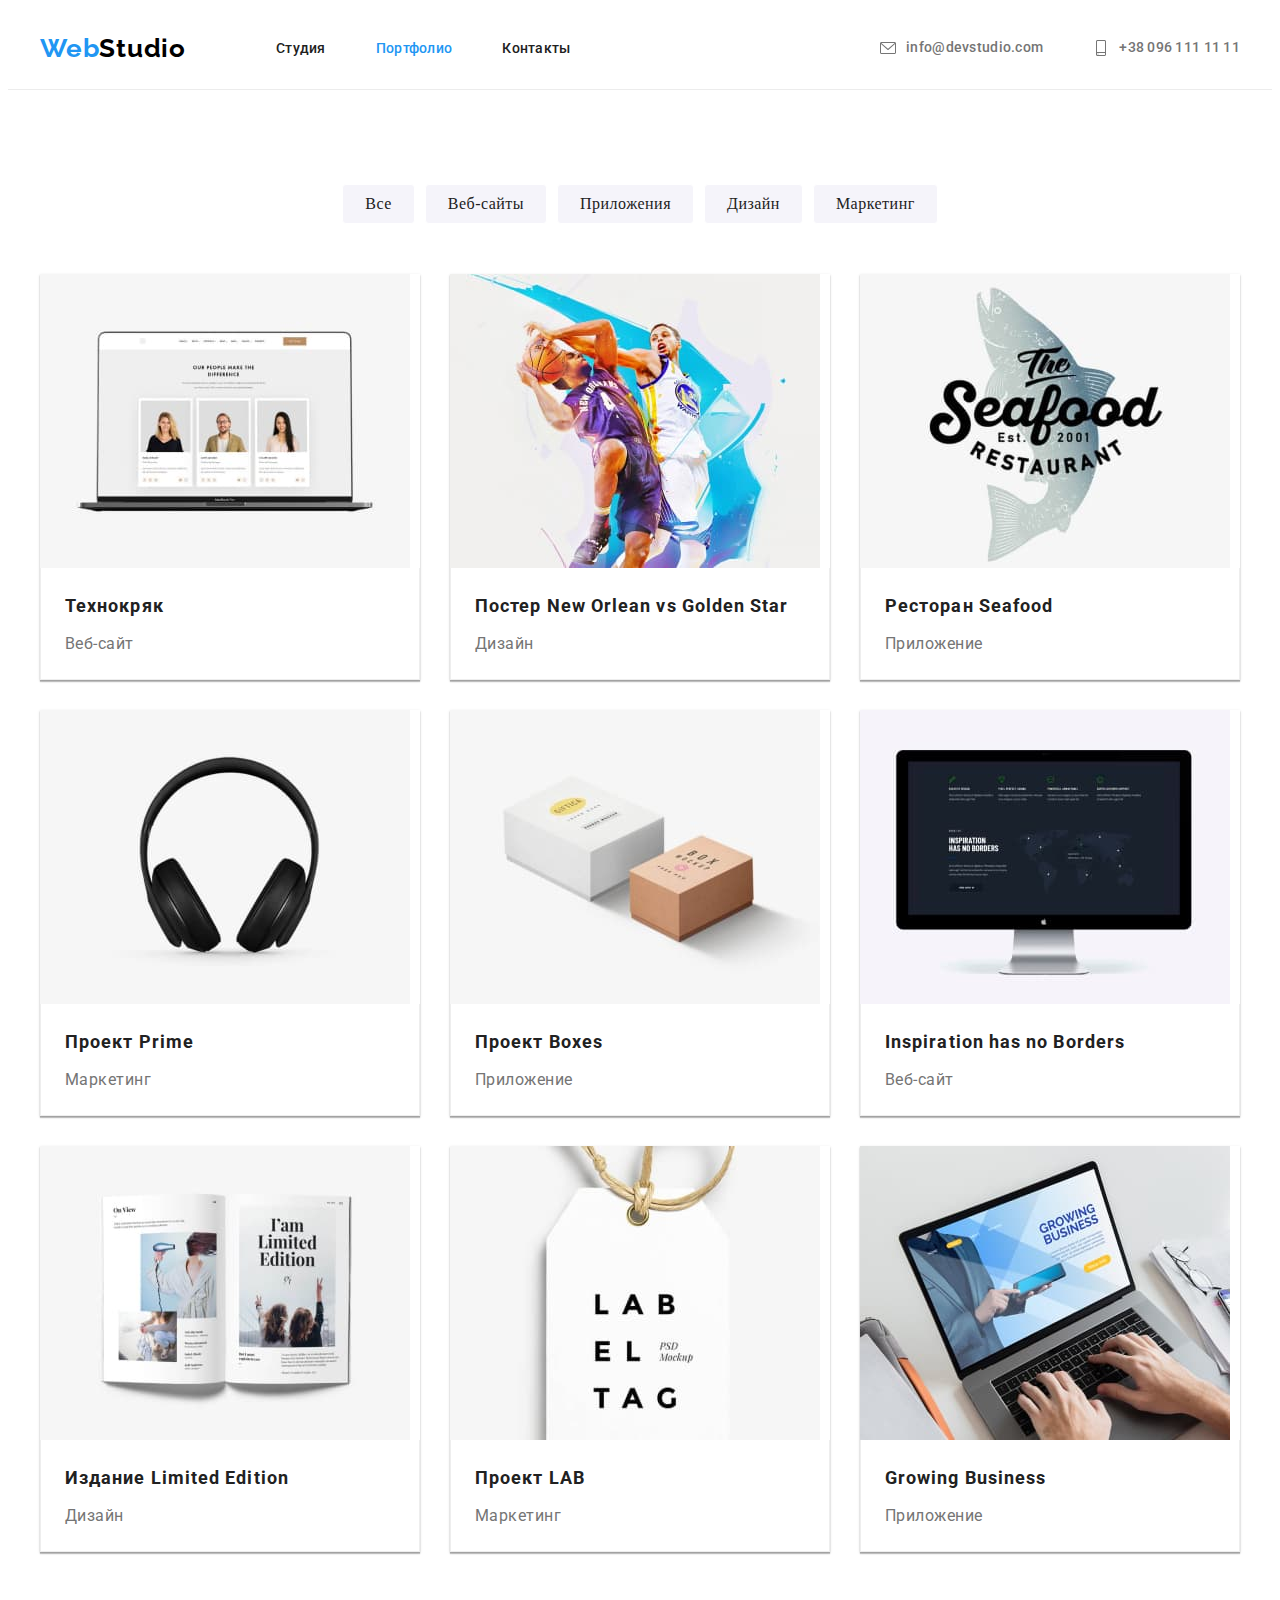
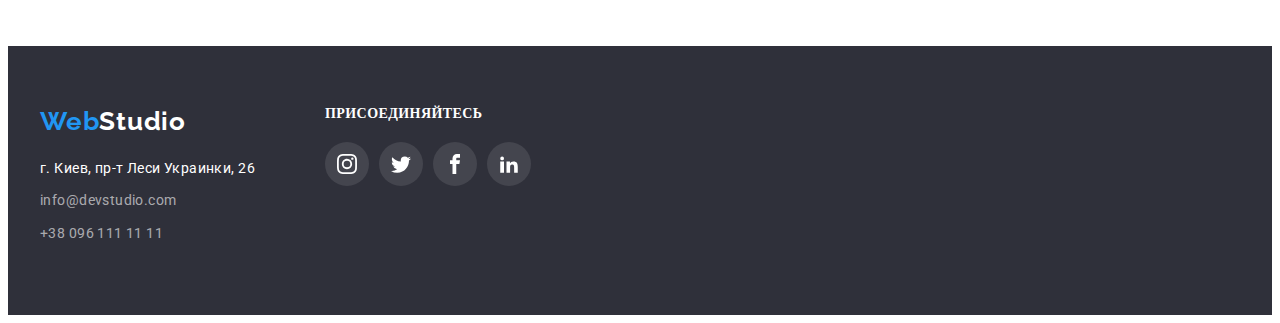
==== commit 0fb13016: "finish" ====
--- a/portfolio.html
+++ b/portfolio.html
@@ -21,7 +21,6 @@
   <body>
     <header class="header">
       <!-- NAVIGATION MENU -->
-      <!-- NAVIGATION MENU -->
       <div class="container">
         <nav class="nav">
           <a class="logo link" href="./index.html" lang="en"
@@ -29,10 +28,10 @@
           >
           <ul class="nav-list list">
             <li class="nav-list-item">
-              <a class="nav-link link current" href="./index.html">Студия</a>
+              <a class="nav-link link" href="./index.html">Студия</a>
             </li>
             <li class="nav-list-item">
-              <a class="nav-link link" href="./portfolio.html">Портфолио</a>
+              <a class="nav-link link current" href="./portfolio.html">Портфолио</a>
             </li>
             <li class="nav-list-item">
               <a class="nav-link link" href="">Контакты</a>
@@ -45,12 +44,20 @@
               class="header-mail-link link"
               href="mailto:info@devstudio.com"
               lang="en"
-              >info@devstudio.com</a
+              >
+              <svg class="contacts-icon">
+                <use href="./images/svg/sprite.svg#icon-envelope"></use>
+              </svg> 
+              info@devstudio.com</a
             >
           </li>
           <li class="header-contacts">
-            <a class="header-phone-link link" href="tel:+380961111111"
-              >+38 096 111 11 11</a
+            <a class="header-mail-link link" href="tel:+380961111111"
+              >
+              <svg class="contacts-icon">
+                <use href="./images/svg/sprite.svg#icon-smartphone"></use>
+              </svg>
+              +38 096 111 11 11</a
             >
           </li>
         </ul>
@@ -251,29 +258,64 @@
       </section>
     </main>
     <footer class="footer">
-      <!-- CONTACT -->
       <div class="container">
-        <a class="logo-footer link" href="./index.html" lang="en"
+        <div class="footer-wraper">
+          <a class="logo-footer link" href="./index.html" lang="en"
           >Web<span class="logo-text-footer">Studio</span></a
         >
-        <address class="address">
-          <p class="address-info">г. Киев, пр-т Леси Украинки, 26Б</p>
-          <ul class="footer-contacts-list list">
-            <li class="footer-mail">
-              <a
-                class="footer-mail-link link"
-                href="mailto:info@example.com"
-                lang="en"
-                >info@example.com</a
-              >
-            </li>
-            <li class="footer-phone">
-              <a class="footer-phone-link link" href="tel:+380991111111"
-                >+38 099 111 11 11</a
-              >
+          <address class="address">
+            <ul class="list">
+              <li class="items">
+                <a href="" class="address-info link">г. Киев, пр-т Леси Украинки, 26</a>
+              </li>
+              <li class="items">
+                <a href="mailto:info@devstudio.co" class="footer-mail-link link"
+                  >info@devstudio.com</a
+                >
+              </li>
+              <li class="items">
+                <a href="tel:380961111111" class="footer-phone-link link">+38 096 111 11 11</a>
+              </li>
+            </ul>
+          </address>
+        </div>
+        <div class="footer-wraper">
+          <p class="invitation">Присоединяйтесь</p>
+          <ul class="icon-list list">
+            <li class="icon-list-items">
+              <a href="" class="icon-items-link">
+                <div class="icons-thumb">
+                  <svg class="footer-icons" width="20px" height="20px">
+                    <use href="./images/svg/sprite.svg#icon-instagram"></use>
+                  </svg></div
+              ></a>
+            </li>
+            <li class="icon-list-items">
+              <a href="" class="icon-items-link">
+                <div class="icons-thumb">
+                  <svg class="footer-icons" width="20px" height="20px">
+                    <use href="./images/svg/sprite.svg#icon-twitter"></use>
+                  </svg></div
+              ></a>
+            </li>
+            <li class="icon-list-items">
+              <a href="" class="icon-items-link">
+                <div class="icons-thumb">
+                  <svg class="footer-icons" width="20px" height="20px">
+                    <use href="./images/svg/sprite.svg#icon-facebook"></use>
+                  </svg></div
+              ></a>
+            </li>
+            <li class="icon-list-items">
+              <a href="" class="icon-items-link">
+                <div class="icons-thumb">
+                  <svg class="footer-icons" width="20px" height="20px">
+                    <use href="./images/svg/sprite.svg#icon-linkedin2"></use>
+                  </svg></div
+              ></a>
             </li>
           </ul>
-        </address>
+        </div>
       </div>
     </footer>
   </body>
--- a/css/styles.css
+++ b/css/styles.css
@@ -24,15 +24,28 @@
 
 .link {
   text-decoration: none;
+  margin: 0px;
+  padding: 0px;
 }
 
 .list {
   list-style: none;
+  margin: 0px;
+  padding: 0px;
 }
 
 .address {
   font-style: normal;
 }
+.container {
+  width: 1200px;
+  margin-left: auto;
+  margin-right: auto;
+  /* border: 1px solid red; */
+  padding-left: 15px;
+  padding-right: 15px;
+}
+
 
 /* =============== HEADER ===============  */
 
@@ -111,17 +124,20 @@
   line-height: 1.14;
   letter-spacing: 0.02em;
   color: #757575;
-}
-
-.contacts-header-list {
-  display: flex;
-  align-items: center;
-  margin-left: auto;
-}
-
+  display: flex;
+  align-items: center;
+}
+.header-mail-link:hover .contacts-icon,
+.header-mail-link:focus .contacts-icon,
 .header-mail-link:hover,
 .header-mail-link:focus {
   color: #2196f3;
+  fill: #2196f3;
+}
+.contacts-header-list {
+  display: flex;
+  align-items: center;
+  margin-left: auto;
 }
 
 .header-phone-link {
@@ -138,27 +154,39 @@
 .header-phone-link:focus {
   color: #2196f3;
 }
-
+.contacts-header-list {
+  display: flex;
+  margin-left: auto;
+  align-items: center;
+}
+.contacts-header-list .header-contacts {
+  align-items: center;
+}
+.contacts-icon {
+  width: 16px;
+  height: 16px;
+  margin-right: 10px;
+  align-items: center;
+  fill:  #757575;
+}
+.contacts-header-list .header-contacts + .header-contacts{
+  margin-left: 50px;
+}
 /* ============== END HEADER ============== */
 
 /* ============== HERO ================= */
 
 .hero {
   background-color: #2f303a;
+
+}
+
+.hero .container {
+  text-align: center;
   padding-top: 200px;
   padding-bottom: 200px;
-}
-
-.hero .container {
-  width: 1200px;
-  /* height: 600px; */
-  margin: 0 auto;
-  padding-left: 15px;
-  padding-right: 15px;
-
-  display: flex;
-  align-items: center;
-  flex-direction: column;
+  padding-left: 252px;
+  padding-right: 252px;
 }
 
 .hero-title {
@@ -200,6 +228,20 @@
 
   color: #ffffff;
 }
+.wrap-hero {
+  background-image: linear-gradient(
+    to left,
+    rgba(47, 48, 58, 0.4),
+    rgba(47, 48, 58, 0.4)
+  ),
+  url(../images/bg/bg.jpg);
+background-size: cover;
+background-position: center;
+background-repeat: no-repeat;
+max-width: 1600px;
+margin-left: auto;
+margin-right: auto;
+}
 
 /* =============== END HERO ================ */
 
@@ -254,7 +296,16 @@
   margin-left: 30px;
   margin-top: 30px;
 }
-
+.thumb {
+  height: 120px;
+  background-color: #f5f4fa;
+  border-radius: 4px;
+  margin-bottom: 30px;
+  display: flex;
+  justify-content: center;
+  align-items: center;
+  border-radius: 4px;
+}
 /* ============= END FEATURES ============== */
 
 /* ========== WHAT WE ARE DOING ============ */
@@ -305,11 +356,11 @@
 
 .team {
   background-color: #f5f4fa;
-  padding-top: 94px;
-  padding-bottom: 94px;
-}
-
-.team .container {
+
+}
+
+.team .container{
+ 
   width: 1200px;
   /* height: 648px; */
   margin: 0 auto;
@@ -319,6 +370,8 @@
   display: flex;
   align-items: center;
   flex-direction: column;
+  padding-top: 94px;
+  padding-bottom: 94px;
 }
 
 .team-title {
@@ -332,6 +385,13 @@
 
   color: #212121;
 }
+.team .items {
+  background: #ffffff;
+  box-shadow: 0px 1px 3px rgba(0, 0, 0, 0.12), 0px 1px 1px rgba(0, 0, 0, 0.14),
+    0px 2px 1px rgba(0, 0, 0, 0.2);
+  border-radius: 0px 0px 4px 4px;
+  width: 270px;
+}
 
 .team-list {
   display: flex;
@@ -341,10 +401,7 @@
 }
 
 .team-item1 {
-  width: 270px;
-  height: 368px;
-  left: 215px;
-  top: 1635px;
+
 
   background: #ffffff;
 
@@ -358,10 +415,6 @@
 }
 
 .team-item2 {
-  width: 270px;
-  height: 368px;
-  left: 815px;
-  top: 1635px;
 
   background: #ffffff;
 
@@ -375,10 +428,6 @@
 }
 
 .team-item3 {
-  width: 270px;
-  height: 368px;
-  left: 815px;
-  top: 1635px;
 
   background: #ffffff;
 
@@ -392,10 +441,7 @@
 }
 
 .team-item4 {
-  width: 270px;
-  height: 368px;
-  left: 815px;
-  top: 1635px;
+ 
 
   background: #ffffff;
 
@@ -440,8 +486,82 @@
   padding-top: 30px;
   padding-bottom: 30px;
 }
+.team .icon-list-team  {
+  display: flex;
+  margin-left: auto;
+  margin-right: auto;
+}
+.icon-list {
+  display: flex;
+  justify-content: space-evenly;
+  
+}
+.team .list {
+  display: flex;
+  padding: 0px;
+  margin: 0px auto;
+  justify-content: space-between;
+}
+.icons-thumb {
+  display: flex;
+  height: 44px;
+  width: 44px;
+  justify-content: center;
+  align-items: center;
+  border-radius: 50%;
+}
+.team-icons {
+  fill: #757575;
+}
+.icon-items-link:focus .icons-thumb,
+.icon-items-link:hover .icons-thumb,
+.icon-items-link:focus .team-icons,
+.icon-items-link:hover .team-icons {
+  fill: #ffffff;
+  background-color: #2196f3;
+}
 
 /* =============== END TEAM =============== */
+
+/*============= Постоянные клиенты =========== */
+
+.partners-list {
+  display: flex;
+  justify-content: space-between;
+}
+.partners .container {
+ 
+  width: 1200px;
+  /* height: 648px; */
+  margin: 0 auto;
+  padding-left: 15px;
+  padding-right: 15px;
+
+  align-items: center;
+  flex-direction: column;
+  padding-top: 94px;
+  padding-bottom: 94px;
+}
+.partners-thumb {
+  width: 170px;
+  height: 90px;
+  border: 1px solid #afb1b8;
+  border-radius: 4px;
+  display: flex;
+  justify-content: center;
+  align-items: center;
+}
+
+.partners-logo {
+  fill: #afb1b8;
+}
+.partners-link:hover .partner-logo {
+  fill: #2196f3;
+}
+.partners-link:hover .partners-thumb {
+  border: 1px solid #2196f3;
+}
+
 
 /* ============== PORTFOLIO =============== */
 
@@ -488,9 +608,6 @@
 .filter-item-button:focus {
   background-color: #2196f3;
   color: #ffffff;
-}
-
-.filter-item-text {
 }
 
 /* ============ PORTFOLIO CARDS ============ */
@@ -528,6 +645,8 @@
 
   margin-left: 30px;
   margin-top: 30px;
+  box-shadow: 0px 1px 3px rgba(0, 0, 0, 0.12), 0px 1px 1px rgba(0, 0, 0, 0.14),
+  0px 2px 1px rgba(0, 0, 0, 0.2);
 }
 
 .card-heading {
@@ -570,16 +689,12 @@
 
 .footer {
   background: #2f303a;
+}
+
+.footer .container {
+ display: flex;
   padding-top: 60px;
   padding-bottom: 60px;
-}
-
-.footer .container {
-  width: 1200px;
-  /* height: 250px; */
-  margin: 0 auto;
-  padding-left: 15px;
-  padding-right: 15px;
 }
 .logo-footer {
   font-family: "Raleway", sans-serif;
@@ -648,6 +763,34 @@
 .footer-mail {
   margin-bottom: 9px;
 }
-
+.invitation {
+  color: #ffffff;
+  font-weight: 700;
+  font-size: 14px;
+  line-height: 1.14;
+  letter-spacing: 0.03em;
+  text-transform: uppercase;
+  margin-bottom: 20px;
+}
+
+.footer .icon-list {
+  display: flex;
+}
+.items {
+  margin-bottom: 9px;
+}
+
+.footer-wraper:not(:last-child) {
+  margin-right: 70px;
+}
+
+.icon-list-items:not(:last-child) {
+  margin-right: 10px;
+}
+
+.footer .icons-thumb {
+  background-color: rgba(255, 255, 255, 0.1);
+}
+.footer-icons {
+  fill: #ffffff;
 /* ============= END FOOTER =============== */
-
